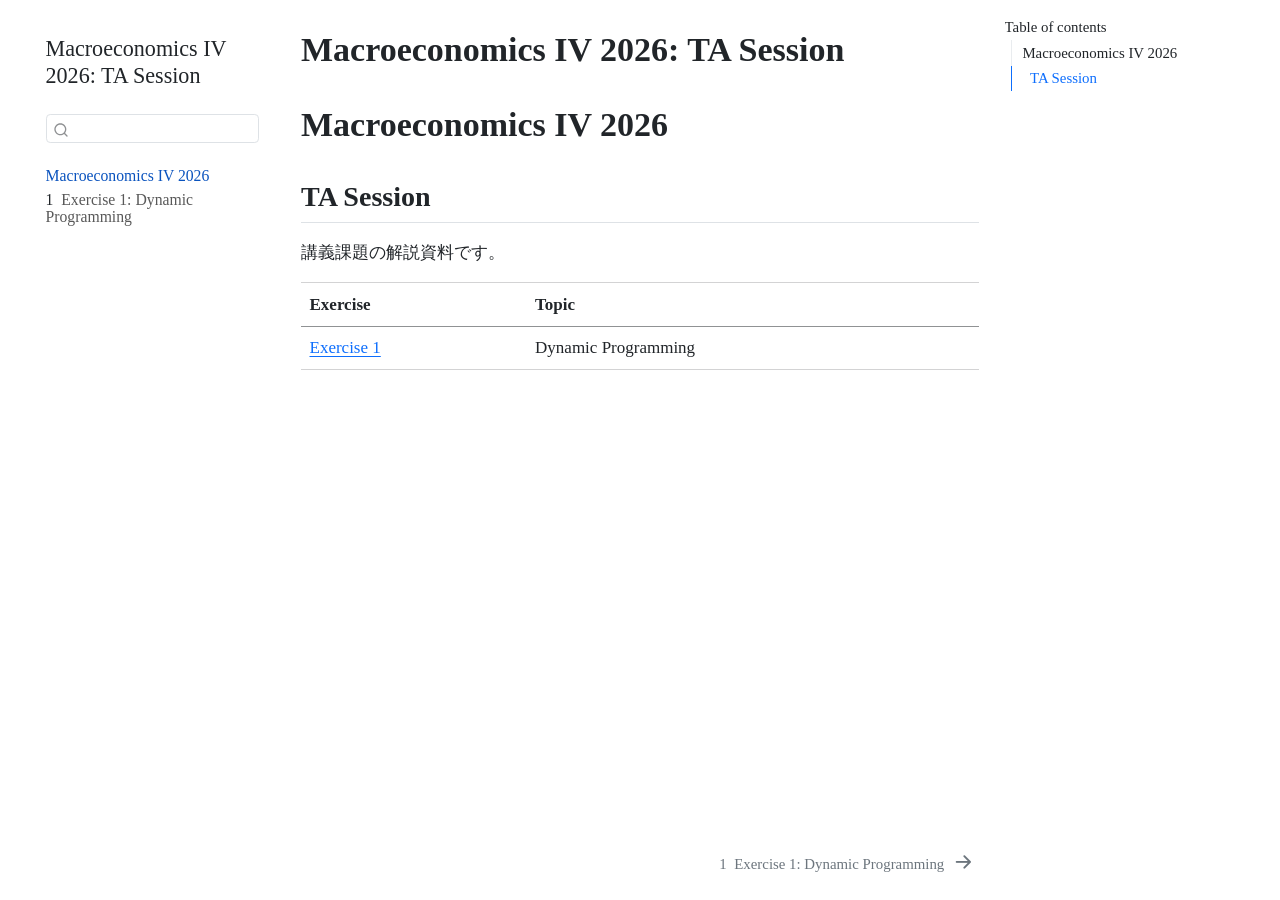
==== index.html @ 5ccbb535 "feat: add quarto search functionality with Algolia integration - Implemented a new search feature in" ====
<!DOCTYPE html>
<html xmlns="http://www.w3.org/1999/xhtml" lang="en" xml:lang="en"><head>

<meta charset="utf-8">
<meta name="generator" content="quarto-1.10.18">

<meta name="viewport" content="width=device-width, initial-scale=1.0, user-scalable=yes">


<title>Macroeconomics IV 2026: TA Session</title>
<style>
/* Default styles provided by pandoc.
** See https://pandoc.org/MANUAL.html#variables-for-html for config info.
*/
span.smallcaps{font-variant: small-caps;}
div.columns{display: flex; gap: 1.5em;}
div.column{flex: auto;}
@media screen {
div.columns{gap: min(4vw, 1.5em);}
div.column{overflow-x: auto;}
}
div.hanging-indent{margin-left: 1.5em; text-indent: -1.5em;}
ul.task-list{list-style: none;}
ul.task-list li input[type="checkbox"] {
  width: 0.8em;
  margin: 0 0.8em 0.2em -1em; /* quarto-specific, see https://github.com/quarto-dev/quarto-cli/issues/4556 */ 
  vertical-align: middle;
}
</style>


<script src="site_libs/quarto-nav/quarto-nav.js"></script>
<script src="site_libs/quarto-nav/headroom.min.js"></script>
<script src="site_libs/clipboard/clipboard.min.js"></script>
<script src="site_libs/quarto-search/autocomplete.umd.js"></script>
<script src="site_libs/quarto-search/fuse.min.js"></script>
<script src="site_libs/quarto-search/quarto-search.js"></script>
<meta name="quarto:offset" content="./">
<link href="./macro4-exer1-2026.html" rel="next">
<script src="site_libs/quarto-html/quarto.js" type="module"></script>
<script src="site_libs/quarto-html/tabsets/tabsets.js" type="module"></script>
<script src="site_libs/quarto-html/popper.min.js"></script>
<script src="site_libs/quarto-html/tippy.umd.min.js"></script>
<script src="site_libs/quarto-html/anchor.min.js"></script>
<link href="site_libs/quarto-html/tippy.css" rel="stylesheet">
<link href="site_libs/quarto-html/quarto-syntax-highlighting-64a204ab8560d761af7679ceaba22944.css" rel="stylesheet" id="quarto-text-highlighting-styles">
<script src="site_libs/bootstrap/bootstrap.min.js"></script>
<link href="site_libs/bootstrap/bootstrap-icons.css" rel="stylesheet">
<link href="site_libs/bootstrap/bootstrap-de855501a736e3322e170a8829eedce3.min.css" rel="stylesheet" append-hash="true" id="quarto-bootstrap" data-mode="light">
<script id="quarto-search-options" type="application/json">{
  "location": "sidebar",
  "copy-button": false,
  "collapse-after": 3,
  "panel-placement": "start",
  "type": "textbox",
  "limit": 50,
  "keyboard-shortcut": [
    "f",
    "/",
    "s"
  ],
  "show-item-context": false,
  "language": {
    "search-no-results-text": "No results",
    "search-matching-documents-text": "matching documents",
    "search-copy-link-title": "Copy link to search",
    "search-hide-matches-text": "Hide additional matches",
    "search-more-match-text": "more match in this document",
    "search-more-matches-text": "more matches in this document",
    "search-clear-button-title": "Clear",
    "search-text-placeholder": "",
    "search-detached-cancel-button-title": "Cancel",
    "search-submit-button-title": "Submit",
    "search-label": "Search"
  }
}</script>


</head>

<body class="nav-sidebar floating quarto-light">

<div id="quarto-search-results"></div>
  <header id="quarto-header" class="headroom fixed-top">
  <nav class="quarto-secondary-nav">
    <div class="container-fluid d-flex">
      <button type="button" class="quarto-btn-toggle btn" data-bs-toggle="collapse" role="button" data-bs-target=".quarto-sidebar-collapse-item" aria-controls="quarto-sidebar" aria-expanded="false" aria-label="Toggle sidebar navigation" onclick="if (window.quartoToggleHeadroom) { window.quartoToggleHeadroom(); }">
        <i class="bi bi-layout-text-sidebar-reverse"></i>
      </button>
        <nav class="quarto-page-breadcrumbs" aria-label="breadcrumb"><ol class="breadcrumb"><li class="breadcrumb-item"><a href="./index.html">Macroeconomics IV 2026</a></li></ol></nav>
        <a class="flex-grow-1" role="navigation" data-bs-toggle="collapse" data-bs-target=".quarto-sidebar-collapse-item" aria-controls="quarto-sidebar" aria-expanded="false" aria-label="Toggle sidebar navigation" onclick="if (window.quartoToggleHeadroom) { window.quartoToggleHeadroom(); }">      
        </a>
      <button type="button" class="btn quarto-search-button" aria-label="Search" onclick="window.quartoOpenSearch();">
        <i class="bi bi-search"></i>
      </button>
    </div>
  </nav>
</header>
<!-- content -->
<div id="quarto-content" class="quarto-container page-columns page-rows-contents page-layout-article">
<!-- sidebar -->
  <nav id="quarto-sidebar" class="sidebar collapse collapse-horizontal quarto-sidebar-collapse-item sidebar-navigation floating overflow-auto">
    <div class="pt-lg-2 mt-2 text-left sidebar-header">
    <div class="sidebar-title mb-0 py-0">
      <a href="./">Macroeconomics IV 2026: TA Session</a> 
    </div>
      </div>
        <div class="mt-2 flex-shrink-0 align-items-center">
        <div class="sidebar-search">
        <div id="quarto-search" class="" title="Search"></div>
        </div>
        </div>
    <div class="sidebar-menu-container"> 
    <ul class="list-unstyled mt-1">
        <li class="sidebar-item">
  <div class="sidebar-item-container"> 
  <a href="./index.html" class="sidebar-item-text sidebar-link active">
 <span class="menu-text">Macroeconomics IV 2026</span></a>
  </div>
</li>
        <li class="sidebar-item">
  <div class="sidebar-item-container"> 
  <a href="./macro4-exer1-2026.html" class="sidebar-item-text sidebar-link">
 <span class="menu-text"><span class="chapter-number">1</span>&nbsp; <span class="chapter-title">Exercise 1: Dynamic Programming</span></span></a>
  </div>
</li>
    </ul>
    </div>
</nav>
<div id="quarto-sidebar-glass" class="quarto-sidebar-collapse-item" data-bs-toggle="collapse" data-bs-target=".quarto-sidebar-collapse-item"></div>
<!-- margin-sidebar -->
    <div id="quarto-margin-sidebar" class="sidebar margin-sidebar">
        <nav id="TOC" role="doc-toc" class="toc-active">
    <h2 id="toc-title">Table of contents</h2>
   
  <ul>
  <li><a href="#macroeconomics-iv-2026" id="toc-macroeconomics-iv-2026" class="nav-link active" data-scroll-target="#macroeconomics-iv-2026">Macroeconomics IV 2026</a>
  <ul class="collapse">
  <li><a href="#ta-session" id="toc-ta-session" class="nav-link" data-scroll-target="#ta-session">TA Session</a></li>
  </ul></li>
  </ul>
</nav>
    </div>
<!-- main -->
<main class="content" id="quarto-document-content">

<header id="title-block-header" class="quarto-title-block default">
<div class="quarto-title">
<h1 class="title">Macroeconomics IV 2026: TA Session</h1>
</div>



<div class="quarto-title-meta">

    
  
    
  </div>
  


</header>


<section id="macroeconomics-iv-2026" class="level1 unnumbered">
<h1 class="unnumbered">Macroeconomics IV 2026</h1>
<section id="ta-session" class="level2">
<h2 class="anchored" data-anchor-id="ta-session">TA Session</h2>
<p>講義課題の解説資料です。</p>
<table class="caption-top table">
<thead>
<tr class="header">
<th style="text-align: left;">Exercise</th>
<th style="text-align: left;">Topic</th>
</tr>
</thead>
<tbody>
<tr class="odd">
<td style="text-align: left;"><a href="macro4-exer1-2026.html">Exercise 1</a></td>
<td style="text-align: left;">Dynamic Programming</td>
</tr>
</tbody>
</table>


</section>
</section>

</main> <!-- /main -->
<script id="quarto-html-after-body" type="application/javascript">
  window.document.addEventListener("DOMContentLoaded", function (event) {
    const icon = "";
    const anchorJS = new window.AnchorJS();
    anchorJS.options = {
      placement: 'right',
      icon: icon
    };
    anchorJS.add('.anchored');
    const isCodeAnnotation = (el) => {
      for (const clz of el.classList) {
        if (clz.startsWith('code-annotation-')) {                     
          return true;
        }
      }
      return false;
    }
    const onCopySuccess = function(e) {
      // button target
      const button = e.trigger;
      // don't keep focus
      button.blur();
      // flash "checked"
      button.classList.add('code-copy-button-checked');
      var currentTitle = button.getAttribute("title");
      button.setAttribute("title", "Copied!");
      let tooltip;
      if (window.bootstrap) {
        button.setAttribute("data-bs-toggle", "tooltip");
        button.setAttribute("data-bs-placement", "left");
        button.setAttribute("data-bs-title", "Copied!");
        tooltip = new bootstrap.Tooltip(button, 
          { trigger: "manual", 
            customClass: "code-copy-button-tooltip",
            offset: [0, -8]});
        tooltip.show();    
      }
      setTimeout(function() {
        if (tooltip) {
          tooltip.hide();
          button.removeAttribute("data-bs-title");
          button.removeAttribute("data-bs-toggle");
          button.removeAttribute("data-bs-placement");
        }
        button.setAttribute("title", currentTitle);
        button.classList.remove('code-copy-button-checked');
      }, 1000);
      // clear code selection
      e.clearSelection();
    }
    const getTextToCopy = function(trigger) {
      const outerScaffold = trigger.parentElement.cloneNode(true);
      const codeEl = outerScaffold.querySelector('code');
      for (const childEl of codeEl.children) {
        if (isCodeAnnotation(childEl)) {
          childEl.remove();
        }
      }
      return codeEl.innerText;
    }
    const clipboard = new window.ClipboardJS('.code-copy-button:not([data-in-quarto-modal])', {
      text: getTextToCopy
    });
    clipboard.on('success', onCopySuccess);
    if (window.document.getElementById('quarto-embedded-source-code-modal')) {
      const clipboardModal = new window.ClipboardJS('.code-copy-button[data-in-quarto-modal]', {
        text: getTextToCopy,
        container: window.document.getElementById('quarto-embedded-source-code-modal')
      });
      clipboardModal.on('success', onCopySuccess);
    }
      var localhostRegex = new RegExp(/^(?:http|https):\/\/localhost\:?[0-9]*\//);
      var mailtoRegex = new RegExp(/^mailto:/);
        var filterRegex = new RegExp('/' + window.location.host + '/');
      var isInternal = (href) => {
          return filterRegex.test(href) || localhostRegex.test(href) || mailtoRegex.test(href);
      }
      // Inspect non-navigation links and adorn them if external
     var links = window.document.querySelectorAll('a[href]:not(.nav-link):not(.navbar-brand):not(.toc-action):not(.sidebar-link):not(.sidebar-item-toggle):not(.pagination-link):not(.no-external):not([aria-hidden]):not(.dropdown-item):not(.quarto-navigation-tool):not(.about-link)');
      for (var i=0; i<links.length; i++) {
        const link = links[i];
        if (!isInternal(link.href)) {
          // undo the damage that might have been done by quarto-nav.js in the case of
          // links that we want to consider external
          if (link.dataset.originalHref !== undefined) {
            link.href = link.dataset.originalHref;
          }
        }
      }
    function tippyHover(el, contentFn, onTriggerFn, onUntriggerFn) {
      const config = {
        allowHTML: true,
        maxWidth: 500,
        delay: 100,
        arrow: false,
        appendTo: function(el) {
            return el.parentElement;
        },
        interactive: true,
        interactiveBorder: 10,
        theme: 'quarto',
        placement: 'bottom-start',
      };
      if (contentFn) {
        config.content = contentFn;
      }
      if (onTriggerFn) {
        config.onTrigger = onTriggerFn;
      }
      if (onUntriggerFn) {
        config.onUntrigger = onUntriggerFn;
      }
      window.tippy(el, config); 
    }
    const noterefs = window.document.querySelectorAll('a[role="doc-noteref"]');
    for (var i=0; i<noterefs.length; i++) {
      const ref = noterefs[i];
      tippyHover(ref, function() {
        // use id or data attribute instead here
        let href = ref.getAttribute('data-footnote-href') || ref.getAttribute('href');
        try { href = new URL(href).hash; } catch {}
        const id = href.replace(/^#\/?/, "");
        const note = window.document.getElementById(id);
        if (note) {
          return note.innerHTML;
        } else {
          return "";
        }
      });
    }
    const xrefs = window.document.querySelectorAll('a.quarto-xref');
    const processXRef = (id, note) => {
      // Strip column container classes
      const stripColumnClz = (el) => {
        el.classList.remove("page-full", "page-columns");
        if (el.children) {
          for (const child of el.children) {
            stripColumnClz(child);
          }
        }
      }
      stripColumnClz(note)
      if (id === null || id.startsWith('sec-')) {
        // Special case sections, only their first couple elements
        const container = document.createElement("div");
        if (note.children && note.children.length > 2) {
          container.appendChild(note.children[0].cloneNode(true));
          for (let i = 1; i < note.children.length; i++) {
            const child = note.children[i];
            if (child.tagName === "P" && child.innerText === "") {
              continue;
            } else {
              container.appendChild(child.cloneNode(true));
              break;
            }
          }
          if (window.Quarto?.typesetMath) {
            window.Quarto.typesetMath(container);
          }
          return container.innerHTML
        } else {
          if (window.Quarto?.typesetMath) {
            window.Quarto.typesetMath(note);
          }
          return note.innerHTML;
        }
      } else {
        // Remove any anchor links if they are present
        const anchorLink = note.querySelector('a.anchorjs-link');
        if (anchorLink) {
          anchorLink.remove();
        }
        if (window.Quarto?.typesetMath) {
          window.Quarto.typesetMath(note);
        }
        if (note.classList.contains("callout")) {
          return note.outerHTML;
        } else {
          return note.innerHTML;
        }
      }
    }
    for (var i=0; i<xrefs.length; i++) {
      const xref = xrefs[i];
      tippyHover(xref, undefined, function(instance) {
        instance.disable();
        let url = xref.getAttribute('href');
        let hash = undefined; 
        if (url.startsWith('#')) {
          hash = url;
        } else {
          try { hash = new URL(url).hash; } catch {}
        }
        if (hash) {
          const id = hash.replace(/^#\/?/, "");
          const note = window.document.getElementById(id);
          if (note !== null) {
            try {
              const html = processXRef(id, note.cloneNode(true));
              instance.setContent(html);
            } finally {
              instance.enable();
              instance.show();
            }
          } else {
            // See if we can fetch this
            fetch(url.split('#')[0])
            .then(res => res.text())
            .then(html => {
              const parser = new DOMParser();
              const htmlDoc = parser.parseFromString(html, "text/html");
              const note = htmlDoc.getElementById(id);
              if (note !== null) {
                const html = processXRef(id, note);
                instance.setContent(html);
              } 
            }).finally(() => {
              instance.enable();
              instance.show();
            });
          }
        } else {
          // See if we can fetch a full url (with no hash to target)
          // This is a special case and we should probably do some content thinning / targeting
          fetch(url)
          .then(res => res.text())
          .then(html => {
            const parser = new DOMParser();
            const htmlDoc = parser.parseFromString(html, "text/html");
            const note = htmlDoc.querySelector('main.content');
            if (note !== null) {
              // This should only happen for chapter cross references
              // (since there is no id in the URL)
              // remove the first header
              if (note.children.length > 0 && note.children[0].tagName === "HEADER") {
                note.children[0].remove();
              }
              const html = processXRef(null, note);
              instance.setContent(html);
            } 
          }).finally(() => {
            instance.enable();
            instance.show();
          });
        }
      }, function(instance) {
      });
    }
        let selectedAnnoteEl;
        const selectorForAnnotation = ( cell, annotation) => {
          let cellAttr = 'data-code-cell="' + cell + '"';
          let lineAttr = 'data-code-annotation="' +  annotation + '"';
          const selector = 'span[' + cellAttr + '][' + lineAttr + ']';
          return selector;
        }
        const selectCodeLines = (annoteEl) => {
          const doc = window.document;
          const targetCell = annoteEl.getAttribute("data-target-cell");
          const targetAnnotation = annoteEl.getAttribute("data-target-annotation");
          const annoteSpan = window.document.querySelector(selectorForAnnotation(targetCell, targetAnnotation));
          const lines = annoteSpan.getAttribute("data-code-lines").split(",");
          const lineIds = lines.map((line) => {
            return targetCell + "-" + line;
          })
          let top = null;
          let height = null;
          let parent = null;
          if (lineIds.length > 0) {
              //compute the position of the single el (top and bottom and make a div)
              const el = window.document.getElementById(lineIds[0]);
              top = el.offsetTop;
              height = el.offsetHeight;
              parent = el.parentElement.parentElement;
            if (lineIds.length > 1) {
              const lastEl = window.document.getElementById(lineIds[lineIds.length - 1]);
              const bottom = lastEl.offsetTop + lastEl.offsetHeight;
              height = bottom - top;
            }
            if (top !== null && height !== null && parent !== null) {
              // cook up a div (if necessary) and position it 
              let div = window.document.getElementById("code-annotation-line-highlight");
              if (div === null) {
                div = window.document.createElement("div");
                div.setAttribute("id", "code-annotation-line-highlight");
                div.style.position = 'absolute';
                parent.appendChild(div);
              }
              div.style.top = top - 2 + "px";
              div.style.height = height + 4 + "px";
              div.style.left = 0;
              let gutterDiv = window.document.getElementById("code-annotation-line-highlight-gutter");
              if (gutterDiv === null) {
                gutterDiv = window.document.createElement("div");
                gutterDiv.setAttribute("id", "code-annotation-line-highlight-gutter");
                gutterDiv.style.position = 'absolute';
                const codeCell = window.document.getElementById(targetCell);
                const gutter = codeCell.querySelector('.code-annotation-gutter');
                gutter.appendChild(gutterDiv);
              }
              gutterDiv.style.top = top - 2 + "px";
              gutterDiv.style.height = height + 4 + "px";
            }
            selectedAnnoteEl = annoteEl;
          }
        };
        const unselectCodeLines = () => {
          const elementsIds = ["code-annotation-line-highlight", "code-annotation-line-highlight-gutter"];
          elementsIds.forEach((elId) => {
            const div = window.document.getElementById(elId);
            if (div) {
              div.remove();
            }
          });
          selectedAnnoteEl = undefined;
        };
          // Handle positioning of the toggle
      window.addEventListener(
        "resize",
        throttle(() => {
          elRect = undefined;
          if (selectedAnnoteEl) {
            selectCodeLines(selectedAnnoteEl);
          }
        }, 10)
      );
      function throttle(fn, ms) {
      let throttle = false;
      let timer;
        return (...args) => {
          if(!throttle) { // first call gets through
              fn.apply(this, args);
              throttle = true;
          } else { // all the others get throttled
              if(timer) clearTimeout(timer); // cancel #2
              timer = setTimeout(() => {
                fn.apply(this, args);
                timer = throttle = false;
              }, ms);
          }
        };
      }
        // Attach click handler to the DT
        const annoteDls = window.document.querySelectorAll('dt[data-target-cell]');
        for (const annoteDlNode of annoteDls) {
          annoteDlNode.addEventListener('click', (event) => {
            const clickedEl = event.target;
            if (clickedEl !== selectedAnnoteEl) {
              unselectCodeLines();
              const activeEl = window.document.querySelector('dt[data-target-cell].code-annotation-active');
              if (activeEl) {
                activeEl.classList.remove('code-annotation-active');
              }
              selectCodeLines(clickedEl);
              clickedEl.classList.add('code-annotation-active');
            } else {
              // Unselect the line
              unselectCodeLines();
              clickedEl.classList.remove('code-annotation-active');
            }
          });
        }
    const findCites = (el) => {
      const parentEl = el.parentElement;
      if (parentEl) {
        const cites = parentEl.dataset.cites;
        if (cites) {
          return {
            el,
            cites: cites.split(' ')
          };
        } else {
          return findCites(el.parentElement)
        }
      } else {
        return undefined;
      }
    };
    var bibliorefs = window.document.querySelectorAll('a[role="doc-biblioref"]');
    for (var i=0; i<bibliorefs.length; i++) {
      const ref = bibliorefs[i];
      const citeInfo = findCites(ref);
      if (citeInfo) {
        tippyHover(citeInfo.el, function() {
          var popup = window.document.createElement('div');
          citeInfo.cites.forEach(function(cite) {
            var citeDiv = window.document.createElement('div');
            citeDiv.classList.add('hanging-indent');
            citeDiv.classList.add('csl-entry');
            var biblioDiv = window.document.getElementById('ref-' + cite);
            if (biblioDiv) {
              citeDiv.innerHTML = biblioDiv.innerHTML;
            }
            popup.appendChild(citeDiv);
          });
          return popup.innerHTML;
        });
      }
    }
  });
  </script>
<nav class="page-navigation">
  <div class="nav-page nav-page-previous">
  </div>
  <div class="nav-page nav-page-next">
      <a href="./macro4-exer1-2026.html" class="pagination-link" aria-label="Exercise 1: Dynamic Programming">
        <span class="nav-page-text"><span class="chapter-number">1</span>&nbsp; <span class="chapter-title">Exercise 1: Dynamic Programming</span></span> <i class="bi bi-arrow-right-short"></i>
      </a>
  </div>
</nav>
</div> <!-- /content -->




</body></html>
---- site_libs/quarto-html/tippy.css ----
.tippy-box[data-animation=fade][data-state=hidden]{opacity:0}[data-tippy-root]{max-width:calc(100vw - 10px)}.tippy-box{position:relative;background-color:#333;color:#fff;border-radius:4px;font-size:14px;line-height:1.4;white-space:normal;outline:0;transition-property:transform,visibility,opacity}.tippy-box[data-placement^=top]>.tippy-arrow{bottom:0}.tippy-box[data-placement^=top]>.tippy-arrow:before{bottom:-7px;left:0;border-width:8px 8px 0;border-top-color:initial;transform-origin:center top}.tippy-box[data-placement^=bottom]>.tippy-arrow{top:0}.tippy-box[data-placement^=bottom]>.tippy-arrow:before{top:-7px;left:0;border-width:0 8px 8px;border-bottom-color:initial;transform-origin:center bottom}.tippy-box[data-placement^=left]>.tippy-arrow{right:0}.tippy-box[data-placement^=left]>.tippy-arrow:before{border-width:8px 0 8px 8px;border-left-color:initial;right:-7px;transform-origin:center left}.tippy-box[data-placement^=right]>.tippy-arrow{left:0}.tippy-box[data-placement^=right]>.tippy-arrow:before{left:-7px;border-width:8px 8px 8px 0;border-right-color:initial;transform-origin:center right}.tippy-box[data-inertia][data-state=visible]{transition-timing-function:cubic-bezier(.54,1.5,.38,1.11)}.tippy-arrow{width:16px;height:16px;color:#333}.tippy-arrow:before{content:"";position:absolute;border-color:transparent;border-style:solid}.tippy-content{position:relative;padding:5px 9px;z-index:1}
---- site_libs/quarto-html/quarto-syntax-highlighting-64a204ab8560d761af7679ceaba22944.css ----
/* quarto syntax highlight colors */
:root {
  --quarto-hl-ot-color: #003B4F;
  --quarto-hl-at-color: #657422;
  --quarto-hl-ss-color: #20794D;
  --quarto-hl-an-color: #5E5E5E;
  --quarto-hl-fu-color: #4758AB;
  --quarto-hl-st-color: #20794D;
  --quarto-hl-cf-color: #003B4F;
  --quarto-hl-op-color: #5E5E5E;
  --quarto-hl-er-color: #AD0000;
  --quarto-hl-bn-color: #AD0000;
  --quarto-hl-al-color: #AD0000;
  --quarto-hl-va-color: #111111;
  --quarto-hl-bu-color: inherit;
  --quarto-hl-ex-color: inherit;
  --quarto-hl-pp-color: #AD0000;
  --quarto-hl-in-color: #5E5E5E;
  --quarto-hl-vs-color: #20794D;
  --quarto-hl-wa-color: #5E5E5E;
  --quarto-hl-do-color: #5E5E5E;
  --quarto-hl-im-color: #00769E;
  --quarto-hl-ch-color: #20794D;
  --quarto-hl-dt-color: #AD0000;
  --quarto-hl-fl-color: #AD0000;
  --quarto-hl-co-color: #5E5E5E;
  --quarto-hl-cv-color: #5E5E5E;
  --quarto-hl-cn-color: #8f5902;
  --quarto-hl-sc-color: #5E5E5E;
  --quarto-hl-dv-color: #AD0000;
  --quarto-hl-kw-color: #003B4F;
}

/* other quarto variables */
:root {
  --quarto-font-monospace: SFMono-Regular, Menlo, Monaco, Consolas, "Liberation Mono", "Courier New", monospace;
}

/* syntax highlight based on Pandoc's rules */
pre > code.sourceCode > span {
  color: #003B4F;
}

code.sourceCode > span {
  color: #003B4F;
}

div.sourceCode,
div.sourceCode pre.sourceCode {
  color: #003B4F;
}

/* Normal */
code span {
  color: #003B4F;
}

/* Alert */
code span.al {
  color: #AD0000;
  font-style: inherit;
}

/* Annotation */
code span.an {
  color: #5E5E5E;
  font-style: inherit;
}

/* Attribute */
code span.at {
  color: #657422;
  font-style: inherit;
}

/* BaseN */
code span.bn {
  color: #AD0000;
  font-style: inherit;
}

/* BuiltIn */
code span.bu {
  font-style: inherit;
}

/* ControlFlow */
code span.cf {
  color: #003B4F;
  font-weight: bold;
  font-style: inherit;
}

/* Char */
code span.ch {
  color: #20794D;
  font-style: inherit;
}

/* Constant */
code span.cn {
  color: #8f5902;
  font-style: inherit;
}

/* Comment */
code span.co {
  color: #5E5E5E;
  font-style: inherit;
}

/* CommentVar */
code span.cv {
  color: #5E5E5E;
  font-style: italic;
}

/* Documentation */
code span.do {
  color: #5E5E5E;
  font-style: italic;
}

/* DataType */
code span.dt {
  color: #AD0000;
  font-style: inherit;
}

/* DecVal */
code span.dv {
  color: #AD0000;
  font-style: inherit;
}

/* Error */
code span.er {
  color: #AD0000;
  font-style: inherit;
}

/* Extension */
code span.ex {
  font-style: inherit;
}

/* Float */
code span.fl {
  color: #AD0000;
  font-style: inherit;
}

/* Function */
code span.fu {
  color: #4758AB;
  font-style: inherit;
}

/* Import */
code span.im {
  color: #00769E;
  font-style: inherit;
}

/* Information */
code span.in {
  color: #5E5E5E;
  font-style: inherit;
}

/* Keyword */
code span.kw {
  color: #003B4F;
  font-weight: bold;
  font-style: inherit;
}

/* Operator */
code span.op {
  color: #5E5E5E;
  font-style: inherit;
}

/* Other */
code span.ot {
  color: #003B4F;
  font-style: inherit;
}

/* Preprocessor */
code span.pp {
  color: #AD0000;
  font-style: inherit;
}

/* SpecialChar */
code span.sc {
  color: #5E5E5E;
  font-style: inherit;
}

/* SpecialString */
code span.ss {
  color: #20794D;
  font-style: inherit;
}

/* String */
code span.st {
  color: #20794D;
  font-style: inherit;
}

/* Variable */
code span.va {
  color: #111111;
  font-style: inherit;
}

/* VerbatimString */
code span.vs {
  color: #20794D;
  font-style: inherit;
}

/* Warning */
code span.wa {
  color: #5E5E5E;
  font-style: italic;
}

.prevent-inlining {
  content: "</";
}

/*# sourceMappingURL=9d8d5bb603a83b8298b89080a598c93b.css.map */
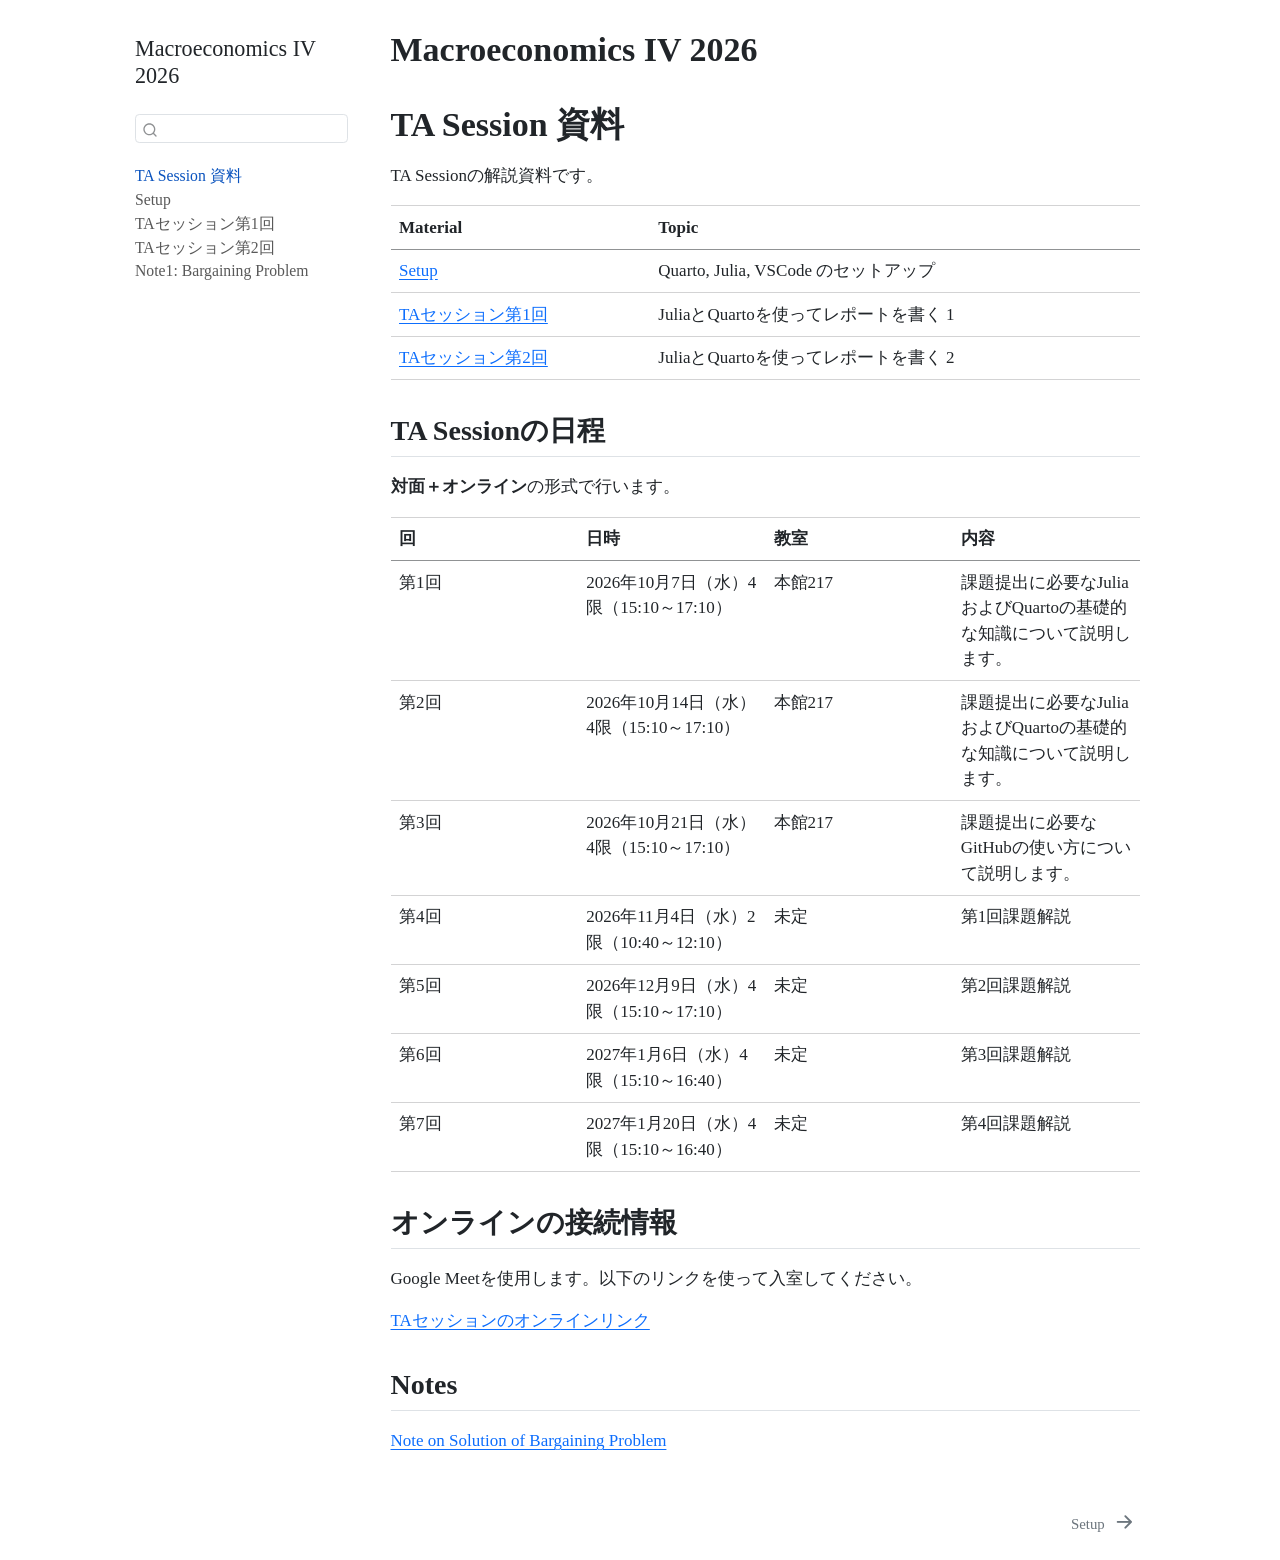
==== commit 94d4d026: "Deploy Quarto site from source repository" ====
--- a/index.html
+++ b/index.html
@@ -7,7 +7,7 @@
 <meta name="viewport" content="width=device-width, initial-scale=1.0, user-scalable=yes">
 
 
-<title>Macroeconomics IV 2026: TA Session</title>
+<title>Macroeconomics IV 2026</title>
 <style>
 /* Default styles provided by pandoc.
 ** See https://pandoc.org/MANUAL.html#variables-for-html for config info.
@@ -36,7 +36,7 @@
 <script src="site_libs/quarto-search/fuse.min.js"></script>
 <script src="site_libs/quarto-search/quarto-search.js"></script>
 <meta name="quarto:offset" content="./">
-<link href="./macro4-exer1-2026.html" rel="next">
+<link href="./Macro4-TA-Setup.html" rel="next">
 <script src="site_libs/quarto-html/quarto.js" type="module"></script>
 <script src="site_libs/quarto-html/tabsets/tabsets.js" type="module"></script>
 <script src="site_libs/quarto-html/popper.min.js"></script>
@@ -46,7 +46,7 @@
 <link href="site_libs/quarto-html/quarto-syntax-highlighting-64a204ab8560d761af7679ceaba22944.css" rel="stylesheet" id="quarto-text-highlighting-styles">
 <script src="site_libs/bootstrap/bootstrap.min.js"></script>
 <link href="site_libs/bootstrap/bootstrap-icons.css" rel="stylesheet">
-<link href="site_libs/bootstrap/bootstrap-de855501a736e3322e170a8829eedce3.min.css" rel="stylesheet" append-hash="true" id="quarto-bootstrap" data-mode="light">
+<link href="site_libs/bootstrap/bootstrap-cf94ea93fd28315bf28441c54586515c.min.css" rel="stylesheet" append-hash="true" id="quarto-bootstrap" data-mode="light">
 <script id="quarto-search-options" type="application/json">{
   "location": "sidebar",
   "copy-button": false,
@@ -78,7 +78,7 @@
 
 </head>
 
-<body class="nav-sidebar floating quarto-light">
+<body class="nav-sidebar floating fullcontent quarto-light">
 
 <div id="quarto-search-results"></div>
   <header id="quarto-header" class="headroom fixed-top">
@@ -87,7 +87,7 @@
       <button type="button" class="quarto-btn-toggle btn" data-bs-toggle="collapse" role="button" data-bs-target=".quarto-sidebar-collapse-item" aria-controls="quarto-sidebar" aria-expanded="false" aria-label="Toggle sidebar navigation" onclick="if (window.quartoToggleHeadroom) { window.quartoToggleHeadroom(); }">
         <i class="bi bi-layout-text-sidebar-reverse"></i>
       </button>
-        <nav class="quarto-page-breadcrumbs" aria-label="breadcrumb"><ol class="breadcrumb"><li class="breadcrumb-item"><a href="./index.html">Macroeconomics IV 2026</a></li></ol></nav>
+        <nav class="quarto-page-breadcrumbs" aria-label="breadcrumb"><ol class="breadcrumb"><li class="breadcrumb-item"><a href="./index.html"><span class="chapter-title">TA Session 資料</span></a></li></ol></nav>
         <a class="flex-grow-1" role="navigation" data-bs-toggle="collapse" data-bs-target=".quarto-sidebar-collapse-item" aria-controls="quarto-sidebar" aria-expanded="false" aria-label="Toggle sidebar navigation" onclick="if (window.quartoToggleHeadroom) { window.quartoToggleHeadroom(); }">      
         </a>
       <button type="button" class="btn quarto-search-button" aria-label="Search" onclick="window.quartoOpenSearch();">
@@ -102,7 +102,7 @@
   <nav id="quarto-sidebar" class="sidebar collapse collapse-horizontal quarto-sidebar-collapse-item sidebar-navigation floating overflow-auto">
     <div class="pt-lg-2 mt-2 text-left sidebar-header">
     <div class="sidebar-title mb-0 py-0">
-      <a href="./">Macroeconomics IV 2026: TA Session</a> 
+      <a href="./">Macroeconomics IV 2026</a> 
     </div>
       </div>
         <div class="mt-2 flex-shrink-0 align-items-center">
@@ -114,14 +114,27 @@
     <ul class="list-unstyled mt-1">
         <li class="sidebar-item">
   <div class="sidebar-item-container"> 
-  <a href="./index.html" class="sidebar-item-text sidebar-link active">
- <span class="menu-text">Macroeconomics IV 2026</span></a>
+  <a href="./index.html" class="sidebar-item-text sidebar-link active"><span class="chapter-title">TA Session 資料</span></a>
   </div>
 </li>
         <li class="sidebar-item">
   <div class="sidebar-item-container"> 
-  <a href="./macro4-exer1-2026.html" class="sidebar-item-text sidebar-link">
- <span class="menu-text"><span class="chapter-number">1</span>&nbsp; <span class="chapter-title">Exercise 1: Dynamic Programming</span></span></a>
+  <a href="./Macro4-TA-Setup.html" class="sidebar-item-text sidebar-link"><span class="chapter-title">Setup</span></a>
+  </div>
+</li>
+        <li class="sidebar-item">
+  <div class="sidebar-item-container"> 
+  <a href="./Macro4-TA-Session-1.html" class="sidebar-item-text sidebar-link"><span class="chapter-title">TAセッション第1回</span></a>
+  </div>
+</li>
+        <li class="sidebar-item">
+  <div class="sidebar-item-container"> 
+  <a href="./Macro4-TA-Session-2.html" class="sidebar-item-text sidebar-link"><span class="chapter-title">TAセッション第2回</span></a>
+  </div>
+</li>
+        <li class="sidebar-item">
+  <div class="sidebar-item-container"> 
+  <a href="./barganing.html" class="sidebar-item-text sidebar-link"><span class="chapter-title">Note1: Bargaining Problem</span></a>
   </div>
 </li>
     </ul>
@@ -129,24 +142,13 @@
 </nav>
 <div id="quarto-sidebar-glass" class="quarto-sidebar-collapse-item" data-bs-toggle="collapse" data-bs-target=".quarto-sidebar-collapse-item"></div>
 <!-- margin-sidebar -->
-    <div id="quarto-margin-sidebar" class="sidebar margin-sidebar">
-        <nav id="TOC" role="doc-toc" class="toc-active">
-    <h2 id="toc-title">Table of contents</h2>
-   
-  <ul>
-  <li><a href="#macroeconomics-iv-2026" id="toc-macroeconomics-iv-2026" class="nav-link active" data-scroll-target="#macroeconomics-iv-2026">Macroeconomics IV 2026</a>
-  <ul class="collapse">
-  <li><a href="#ta-session" id="toc-ta-session" class="nav-link" data-scroll-target="#ta-session">TA Session</a></li>
-  </ul></li>
-  </ul>
-</nav>
-    </div>
+    
 <!-- main -->
 <main class="content" id="quarto-document-content">
 
 <header id="title-block-header" class="quarto-title-block default">
 <div class="quarto-title">
-<h1 class="title">Macroeconomics IV 2026: TA Session</h1>
+<h1 class="title">Macroeconomics IV 2026</h1>
 </div>
 
 
@@ -163,25 +165,103 @@
 </header>
 
 
-<section id="macroeconomics-iv-2026" class="level1 unnumbered">
-<h1 class="unnumbered">Macroeconomics IV 2026</h1>
-<section id="ta-session" class="level2">
-<h2 class="anchored" data-anchor-id="ta-session">TA Session</h2>
-<p>講義課題の解説資料です。</p>
+<section id="ta-session-資料" class="level1 unlisted">
+<h1 class="unlisted">TA Session 資料</h1>
+<p>TA Sessionの解説資料です。</p>
 <table class="caption-top table">
 <thead>
 <tr class="header">
-<th style="text-align: left;">Exercise</th>
+<th style="text-align: left;">Material</th>
 <th style="text-align: left;">Topic</th>
 </tr>
 </thead>
 <tbody>
 <tr class="odd">
-<td style="text-align: left;"><a href="macro4-exer1-2026.html">Exercise 1</a></td>
-<td style="text-align: left;">Dynamic Programming</td>
+<td style="text-align: left;"><a href="Macro4-TA-Setup.html">Setup</a></td>
+<td style="text-align: left;">Quarto, Julia, VSCode のセットアップ</td>
+</tr>
+<tr class="even">
+<td style="text-align: left;"><a href="Macro4-TA-Session-1.html">TAセッション第1回</a></td>
+<td style="text-align: left;">JuliaとQuartoを使ってレポートを書く 1</td>
+</tr>
+<tr class="odd">
+<td style="text-align: left;"><a href="Macro4-TA-Session-2.html">TAセッション第2回</a></td>
+<td style="text-align: left;">JuliaとQuartoを使ってレポートを書く 2</td>
 </tr>
 </tbody>
 </table>
+<section id="ta-sessionの日程" class="level2">
+<h2 class="anchored" data-anchor-id="ta-sessionの日程">TA Sessionの日程</h2>
+<p><strong>対面＋オンライン</strong>の形式で行います。</p>
+<table class="caption-top table">
+<colgroup>
+<col style="width: 25%">
+<col style="width: 25%">
+<col style="width: 25%">
+<col style="width: 25%">
+</colgroup>
+<thead>
+<tr class="header">
+<th style="text-align: left;">回</th>
+<th style="text-align: left;">日時</th>
+<th style="text-align: left;">教室</th>
+<th style="text-align: left;">内容</th>
+</tr>
+</thead>
+<tbody>
+<tr class="odd">
+<td style="text-align: left;">第1回</td>
+<td style="text-align: left;">2026年10月7日（水）4限（15:10～17:10）</td>
+<td style="text-align: left;">本館217</td>
+<td style="text-align: left;">課題提出に必要なJuliaおよびQuartoの基礎的な知識について説明します。</td>
+</tr>
+<tr class="even">
+<td style="text-align: left;">第2回</td>
+<td style="text-align: left;">2026年10月14日（水）4限（15:10～17:10）</td>
+<td style="text-align: left;">本館217</td>
+<td style="text-align: left;">課題提出に必要なJuliaおよびQuartoの基礎的な知識について説明します。</td>
+</tr>
+<tr class="odd">
+<td style="text-align: left;">第3回</td>
+<td style="text-align: left;">2026年10月21日（水）4限（15:10～17:10）</td>
+<td style="text-align: left;">本館217</td>
+<td style="text-align: left;">課題提出に必要なGitHubの使い方について説明します。</td>
+</tr>
+<tr class="even">
+<td style="text-align: left;">第4回</td>
+<td style="text-align: left;">2026年11月4日（水）2限（10:40～12:10）</td>
+<td style="text-align: left;">未定</td>
+<td style="text-align: left;">第1回課題解説</td>
+</tr>
+<tr class="odd">
+<td style="text-align: left;">第5回</td>
+<td style="text-align: left;">2026年12月9日（水）4限（15:10～17:10）</td>
+<td style="text-align: left;">未定</td>
+<td style="text-align: left;">第2回課題解説</td>
+</tr>
+<tr class="even">
+<td style="text-align: left;">第6回</td>
+<td style="text-align: left;">2027年1月6日（水）4限（15:10～16:40）</td>
+<td style="text-align: left;">未定</td>
+<td style="text-align: left;">第3回課題解説</td>
+</tr>
+<tr class="odd">
+<td style="text-align: left;">第7回</td>
+<td style="text-align: left;">2027年1月20日（水）4限（15:10～16:40）</td>
+<td style="text-align: left;">未定</td>
+<td style="text-align: left;">第4回課題解説</td>
+</tr>
+</tbody>
+</table>
+</section>
+<section id="オンラインの接続情報" class="level2">
+<h2 class="anchored" data-anchor-id="オンラインの接続情報">オンラインの接続情報</h2>
+<p>Google Meetを使用します。以下のリンクを使って入室してください。</p>
+<p><a href="https://meet.google.com/dwc-cxjk-pjp">TAセッションのオンラインリンク</a></p>
+</section>
+<section id="notes" class="level2">
+<h2 class="anchored" data-anchor-id="notes">Notes</h2>
+<p><a href="barganing.html">Note on Solution of Bargaining Problem</a></p>
 
 
 </section>
@@ -592,8 +672,8 @@
   <div class="nav-page nav-page-previous">
   </div>
   <div class="nav-page nav-page-next">
-      <a href="./macro4-exer1-2026.html" class="pagination-link" aria-label="Exercise 1: Dynamic Programming">
-        <span class="nav-page-text"><span class="chapter-number">1</span>&nbsp; <span class="chapter-title">Exercise 1: Dynamic Programming</span></span> <i class="bi bi-arrow-right-short"></i>
+      <a href="./Macro4-TA-Setup.html" class="pagination-link" aria-label="Setup">
+        <span class="nav-page-text"><span class="chapter-title">Setup</span></span> <i class="bi bi-arrow-right-short"></i>
       </a>
   </div>
 </nav>
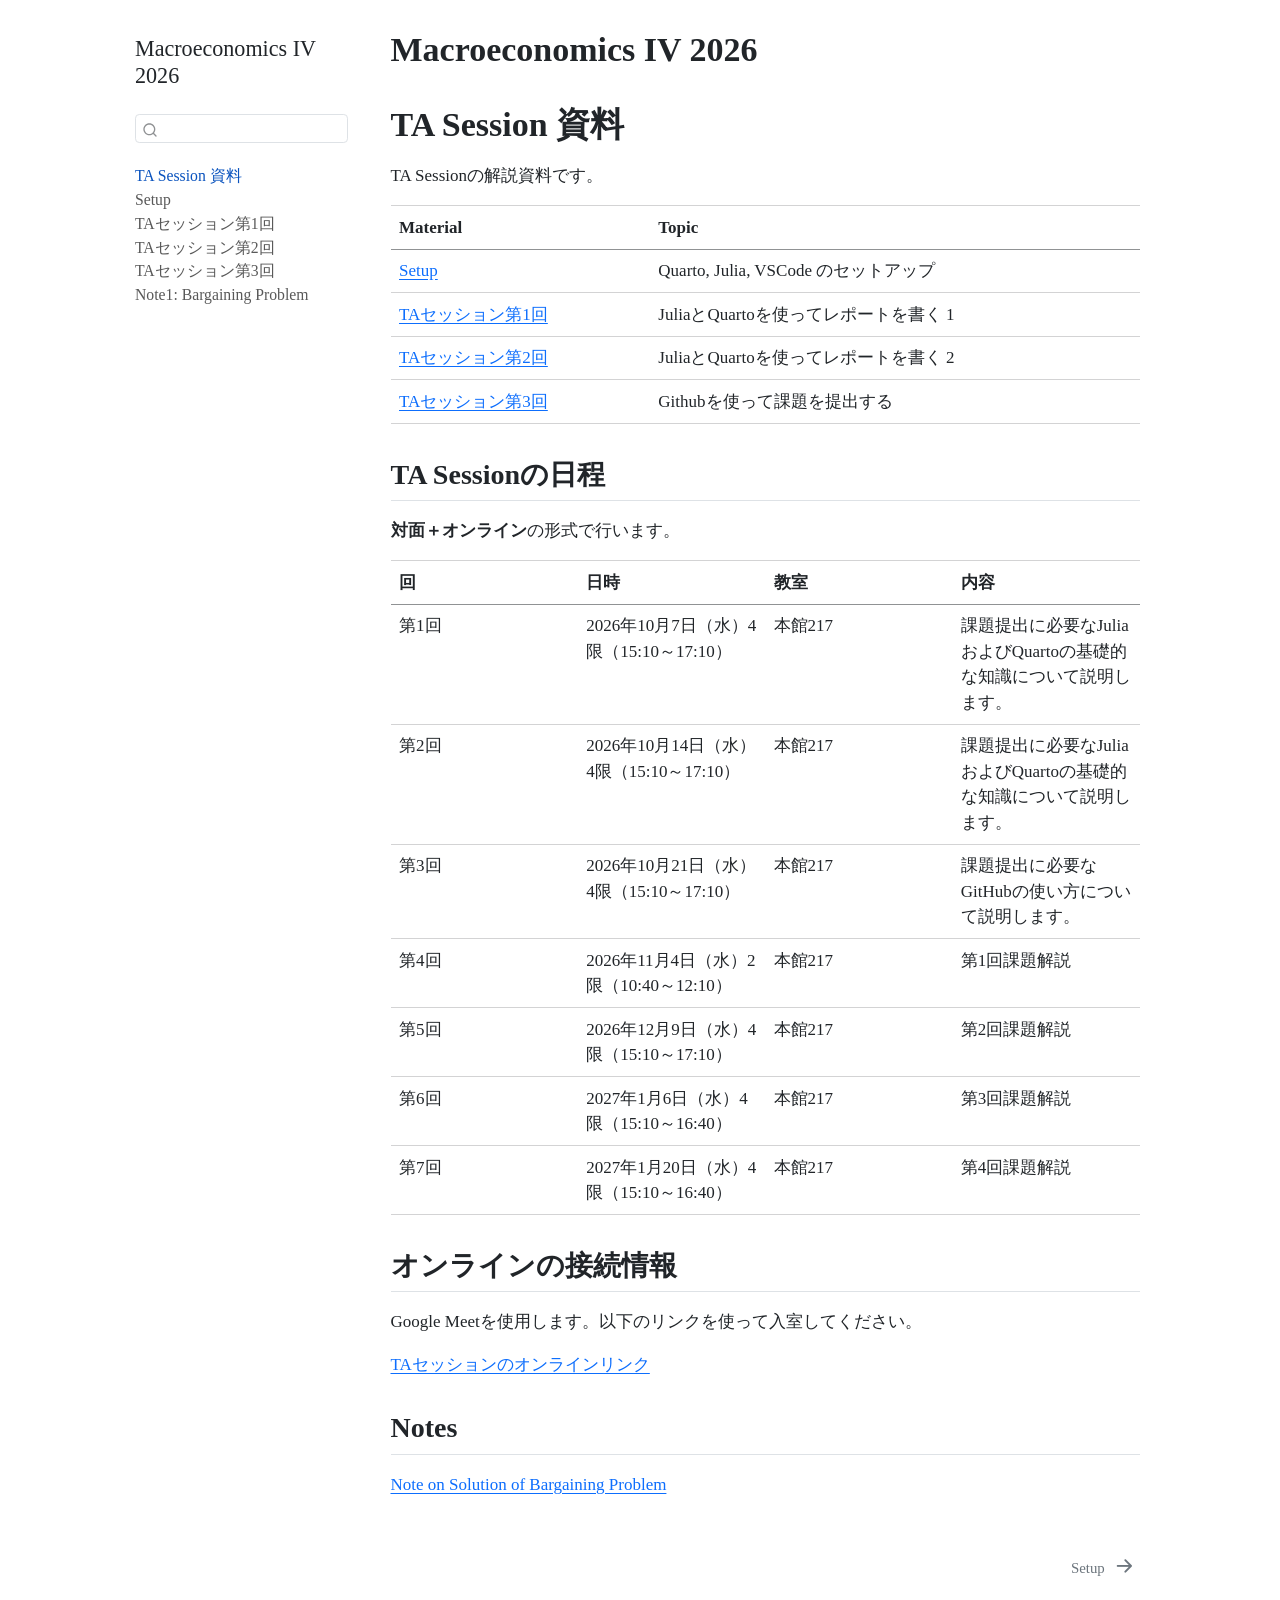
==== commit 34cb4e74: "Deploy Quarto site from source repository" ====
--- a/index.html
+++ b/index.html
@@ -2,7 +2,7 @@
 <html xmlns="http://www.w3.org/1999/xhtml" lang="en" xml:lang="en"><head>
 
 <meta charset="utf-8">
-<meta name="generator" content="quarto-1.10.18">
+<meta name="generator" content="quarto-1.10.19">
 
 <meta name="viewport" content="width=device-width, initial-scale=1.0, user-scalable=yes">
 
@@ -43,10 +43,10 @@
 <script src="site_libs/quarto-html/tippy.umd.min.js"></script>
 <script src="site_libs/quarto-html/anchor.min.js"></script>
 <link href="site_libs/quarto-html/tippy.css" rel="stylesheet">
-<link href="site_libs/quarto-html/quarto-syntax-highlighting-64a204ab8560d761af7679ceaba22944.css" rel="stylesheet" id="quarto-text-highlighting-styles">
+<link href="site_libs/quarto-html/quarto-syntax-highlighting-bf27225e3a48a9273f3daa8f8e829971.css" rel="stylesheet" id="quarto-text-highlighting-styles">
 <script src="site_libs/bootstrap/bootstrap.min.js"></script>
 <link href="site_libs/bootstrap/bootstrap-icons.css" rel="stylesheet">
-<link href="site_libs/bootstrap/bootstrap-cf94ea93fd28315bf28441c54586515c.min.css" rel="stylesheet" append-hash="true" id="quarto-bootstrap" data-mode="light">
+<link href="site_libs/bootstrap/bootstrap-6195add771dc7b378271fcb2e4ad2ee5.min.css" rel="stylesheet" append-hash="true" id="quarto-bootstrap" data-mode="light">
 <script id="quarto-search-options" type="application/json">{
   "location": "sidebar",
   "copy-button": false,
@@ -134,6 +134,11 @@
 </li>
         <li class="sidebar-item">
   <div class="sidebar-item-container"> 
+  <a href="./Macro4-TA-Session-3.html" class="sidebar-item-text sidebar-link"><span class="chapter-title">TAセッション第3回</span></a>
+  </div>
+</li>
+        <li class="sidebar-item">
+  <div class="sidebar-item-container"> 
   <a href="./barganing.html" class="sidebar-item-text sidebar-link"><span class="chapter-title">Note1: Bargaining Problem</span></a>
   </div>
 </li>
@@ -187,6 +192,10 @@
 <tr class="odd">
 <td style="text-align: left;"><a href="Macro4-TA-Session-2.html">TAセッション第2回</a></td>
 <td style="text-align: left;">JuliaとQuartoを使ってレポートを書く 2</td>
+</tr>
+<tr class="even">
+<td style="text-align: left;"><a href="Macro4-TA-Session-3.html">TAセッション第3回</a></td>
+<td style="text-align: left;">Githubを使って課題を提出する</td>
 </tr>
 </tbody>
 </table>
@@ -230,25 +239,25 @@
 <tr class="even">
 <td style="text-align: left;">第4回</td>
 <td style="text-align: left;">2026年11月4日（水）2限（10:40～12:10）</td>
-<td style="text-align: left;">未定</td>
+<td style="text-align: left;">本館217</td>
 <td style="text-align: left;">第1回課題解説</td>
 </tr>
 <tr class="odd">
 <td style="text-align: left;">第5回</td>
 <td style="text-align: left;">2026年12月9日（水）4限（15:10～17:10）</td>
-<td style="text-align: left;">未定</td>
+<td style="text-align: left;">本館217</td>
 <td style="text-align: left;">第2回課題解説</td>
 </tr>
 <tr class="even">
 <td style="text-align: left;">第6回</td>
 <td style="text-align: left;">2027年1月6日（水）4限（15:10～16:40）</td>
-<td style="text-align: left;">未定</td>
+<td style="text-align: left;">本館217</td>
 <td style="text-align: left;">第3回課題解説</td>
 </tr>
 <tr class="odd">
 <td style="text-align: left;">第7回</td>
 <td style="text-align: left;">2027年1月20日（水）4限（15:10～16:40）</td>
-<td style="text-align: left;">未定</td>
+<td style="text-align: left;">本館217</td>
 <td style="text-align: left;">第4回課題解説</td>
 </tr>
 </tbody>
--- a/site_libs/quarto-html/quarto-syntax-highlighting-bf27225e3a48a9273f3daa8f8e829971.css
+++ b/site_libs/quarto-html/quarto-syntax-highlighting-bf27225e3a48a9273f3daa8f8e829971.css
@@ -0,0 +1,236 @@
+/* quarto syntax highlight colors */
+:root {
+  --quarto-hl-ot-color: #003B4F;
+  --quarto-hl-at-color: #657422;
+  --quarto-hl-ss-color: #20794D;
+  --quarto-hl-an-color: #5E5E5E;
+  --quarto-hl-fu-color: #4758AB;
+  --quarto-hl-st-color: #20794D;
+  --quarto-hl-cf-color: #003B4F;
+  --quarto-hl-op-color: #5E5E5E;
+  --quarto-hl-er-color: #AD0000;
+  --quarto-hl-bn-color: #AD0000;
+  --quarto-hl-al-color: #AD0000;
+  --quarto-hl-va-color: #111111;
+  --quarto-hl-bu-color: inherit;
+  --quarto-hl-ex-color: inherit;
+  --quarto-hl-pp-color: #AD0000;
+  --quarto-hl-in-color: #5E5E5E;
+  --quarto-hl-vs-color: #20794D;
+  --quarto-hl-wa-color: #5E5E5E;
+  --quarto-hl-do-color: #5E5E5E;
+  --quarto-hl-im-color: #00769E;
+  --quarto-hl-ch-color: #20794D;
+  --quarto-hl-dt-color: #AD0000;
+  --quarto-hl-fl-color: #AD0000;
+  --quarto-hl-co-color: #5E5E5E;
+  --quarto-hl-cv-color: #5E5E5E;
+  --quarto-hl-cn-color: #8f5902;
+  --quarto-hl-sc-color: #5E5E5E;
+  --quarto-hl-dv-color: #AD0000;
+  --quarto-hl-kw-color: #003B4F;
+}
+
+/* other quarto variables */
+:root {
+  --quarto-font-monospace: SFMono-Regular, Menlo, Monaco, Consolas, "Liberation Mono", "Courier New", monospace;
+}
+
+/* syntax highlight based on Pandoc's rules */
+pre > code.sourceCode > span {
+  color: #003B4F;
+}
+
+code.sourceCode > span {
+  color: #003B4F;
+}
+
+div.sourceCode,
+div.sourceCode pre.sourceCode {
+  color: #003B4F;
+}
+
+/* Normal */
+code span {
+  color: #003B4F;
+}
+
+/* Alert */
+code span.al {
+  color: #AD0000;
+  font-style: inherit;
+}
+
+/* Annotation */
+code span.an {
+  color: #5E5E5E;
+  font-style: inherit;
+}
+
+/* Attribute */
+code span.at {
+  color: #657422;
+  font-style: inherit;
+}
+
+/* BaseN */
+code span.bn {
+  color: #AD0000;
+  font-style: inherit;
+}
+
+/* BuiltIn */
+code span.bu {
+  font-style: inherit;
+}
+
+/* ControlFlow */
+code span.cf {
+  color: #003B4F;
+  font-weight: bold;
+  font-style: inherit;
+}
+
+/* Char */
+code span.ch {
+  color: #20794D;
+  font-style: inherit;
+}
+
+/* Constant */
+code span.cn {
+  color: #8f5902;
+  font-style: inherit;
+}
+
+/* Comment */
+code span.co {
+  color: #5E5E5E;
+  font-style: inherit;
+}
+
+/* CommentVar */
+code span.cv {
+  color: #5E5E5E;
+  font-style: italic;
+}
+
+/* Documentation */
+code span.do {
+  color: #5E5E5E;
+  font-style: italic;
+}
+
+/* DataType */
+code span.dt {
+  color: #AD0000;
+  font-style: inherit;
+}
+
+/* DecVal */
+code span.dv {
+  color: #AD0000;
+  font-style: inherit;
+}
+
+/* Error */
+code span.er {
+  color: #AD0000;
+  font-style: inherit;
+}
+
+/* Extension */
+code span.ex {
+  font-style: inherit;
+}
+
+/* Float */
+code span.fl {
+  color: #AD0000;
+  font-style: inherit;
+}
+
+/* Function */
+code span.fu {
+  color: #4758AB;
+  font-style: inherit;
+}
+
+/* Import */
+code span.im {
+  color: #00769E;
+  font-style: inherit;
+}
+
+/* Information */
+code span.in {
+  color: #5E5E5E;
+  font-style: inherit;
+}
+
+/* Keyword */
+code span.kw {
+  color: #003B4F;
+  font-weight: bold;
+  font-style: inherit;
+}
+
+/* Operator */
+code span.op {
+  color: #5E5E5E;
+  font-style: inherit;
+}
+
+/* Other */
+code span.ot {
+  color: #003B4F;
+  font-style: inherit;
+}
+
+/* Preprocessor */
+code span.pp {
+  color: #AD0000;
+  font-style: inherit;
+}
+
+/* SpecialChar */
+code span.sc {
+  color: #5E5E5E;
+  font-style: inherit;
+}
+
+/* SpecialString */
+code span.ss {
+  color: #20794D;
+  font-style: inherit;
+}
+
+/* String */
+code span.st {
+  color: #20794D;
+  font-style: inherit;
+}
+
+/* Variable */
+code span.va {
+  color: #111111;
+  font-style: inherit;
+}
+
+/* VerbatimString */
+code span.vs {
+  color: #20794D;
+  font-style: inherit;
+}
+
+/* Warning */
+code span.wa {
+  color: #5E5E5E;
+  font-style: italic;
+}
+
+.prevent-inlining {
+  content: "</";
+}
+
+/*# sourceMappingURL=8be38f48d34c45af72792cbd699585e7.css.map */
